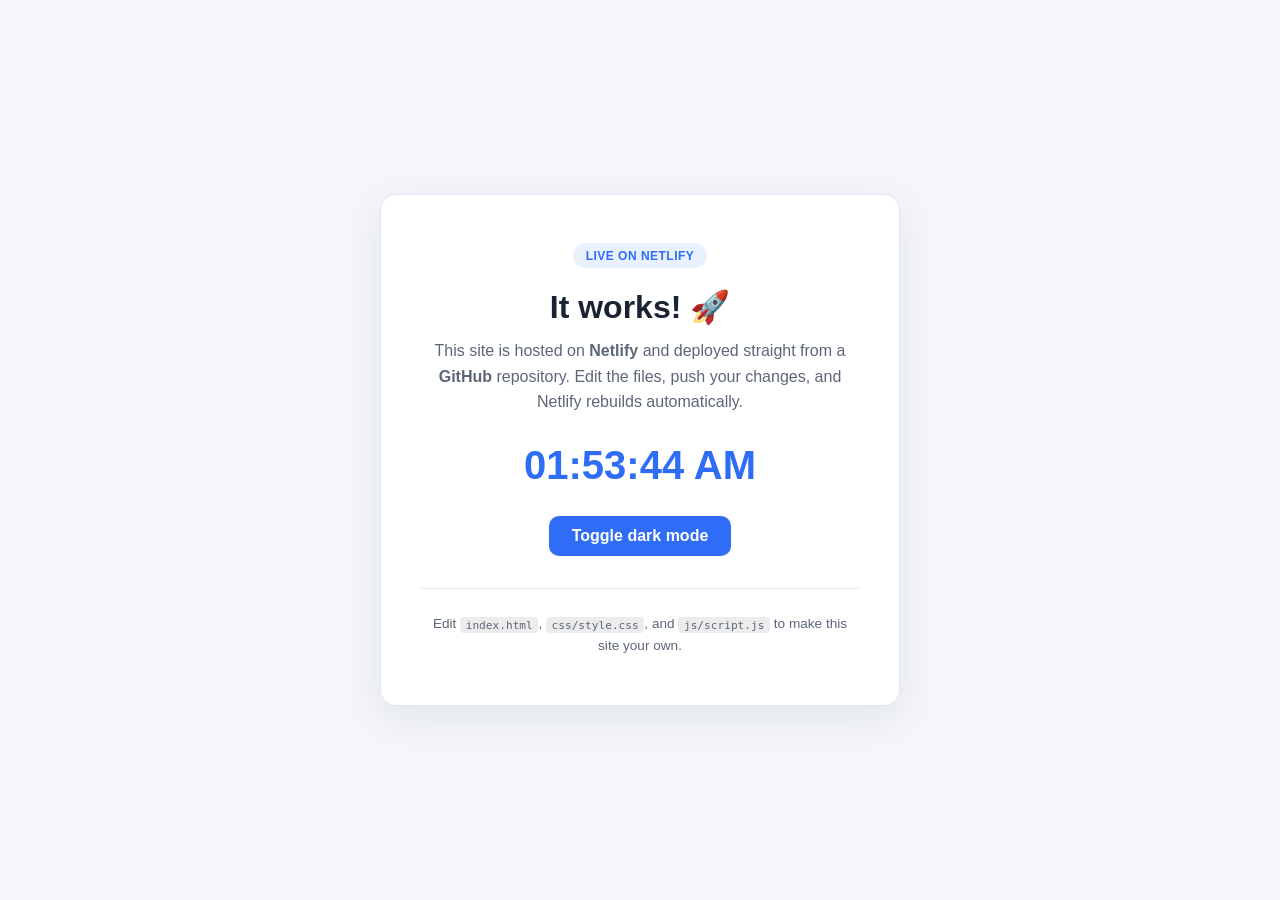
==== index.html @ 46d0dbca "Add files via upload" ====
<!DOCTYPE html>
<html lang="en">
<head>
  <meta charset="UTF-8" />
  <meta name="viewport" content="width=device-width, initial-scale=1.0" />
  <title>My Netlify Site</title>
  <meta name="description" content="A starter static site deployed from GitHub to Netlify." />
  <link rel="icon" href="data:image/svg+xml,<svg xmlns=%22http://www.w3.org/2000/svg%22 viewBox=%220 0 100 100%22><text y=%22.9em%22 font-size=%2290%22>🚀</text></svg>" />
  <link rel="stylesheet" href="css/style.css" />
</head>
<body>
  <main class="card">
    <div class="badge">Live on Netlify</div>
    <h1>It works! 🚀</h1>
    <p>
      This site is hosted on <strong>Netlify</strong> and deployed straight
      from a <strong>GitHub</strong> repository. Edit the files, push your
      changes, and Netlify rebuilds automatically.
    </p>

    <div class="clock" id="clock">--:--:--</div>

    <button id="themeBtn" type="button">Toggle dark mode</button>

    <footer>
      <p>Edit <code>index.html</code>, <code>css/style.css</code>, and
      <code>js/script.js</code> to make this site your own.</p>
    </footer>
  </main>

  <script src="js/script.js"></script>
</body>
</html>
---- css/style.css ----
:root {
  --bg: #f4f6fb;
  --card-bg: #ffffff;
  --text: #1a2333;
  --muted: #5b6678;
  --accent: #2f6df6;
  --border: #e3e8f0;
}

body.dark {
  --bg: #11151c;
  --card-bg: #1b212c;
  --text: #f0f3f8;
  --muted: #9aa6b8;
  --accent: #5b8cff;
  --border: #2c3543;
}

* {
  box-sizing: border-box;
  margin: 0;
  padding: 0;
}

body {
  font-family: -apple-system, BlinkMacSystemFont, "Segoe UI", Roboto, sans-serif;
  background: var(--bg);
  color: var(--text);
  min-height: 100vh;
  display: flex;
  align-items: center;
  justify-content: center;
  padding: 1.5rem;
  transition: background 0.3s ease, color 0.3s ease;
}

.card {
  background: var(--card-bg);
  border: 1px solid var(--border);
  border-radius: 16px;
  padding: 3rem 2.5rem;
  max-width: 520px;
  width: 100%;
  text-align: center;
  box-shadow: 0 12px 40px rgba(20, 30, 60, 0.08);
}

.badge {
  display: inline-block;
  font-size: 0.75rem;
  font-weight: 600;
  letter-spacing: 0.04em;
  text-transform: uppercase;
  color: var(--accent);
  background: rgba(47, 109, 246, 0.1);
  padding: 0.35rem 0.8rem;
  border-radius: 999px;
  margin-bottom: 1.25rem;
}

h1 {
  font-size: 2rem;
  margin-bottom: 0.75rem;
}

p {
  color: var(--muted);
  line-height: 1.6;
}

.clock {
  font-size: 2.5rem;
  font-weight: 700;
  font-variant-numeric: tabular-nums;
  margin: 1.75rem 0;
  color: var(--accent);
}

button {
  font: inherit;
  font-weight: 600;
  color: #fff;
  background: var(--accent);
  border: none;
  border-radius: 10px;
  padding: 0.7rem 1.4rem;
  cursor: pointer;
  transition: transform 0.1s ease, opacity 0.2s ease;
}

button:hover {
  opacity: 0.9;
}

button:active {
  transform: scale(0.97);
}

footer {
  margin-top: 2rem;
  padding-top: 1.5rem;
  border-top: 1px solid var(--border);
}

footer p {
  font-size: 0.85rem;
}

code {
  font-family: "SF Mono", Menlo, Consolas, monospace;
  font-size: 0.82em;
  background: rgba(127, 127, 127, 0.15);
  padding: 0.1rem 0.35rem;
  border-radius: 4px;
}
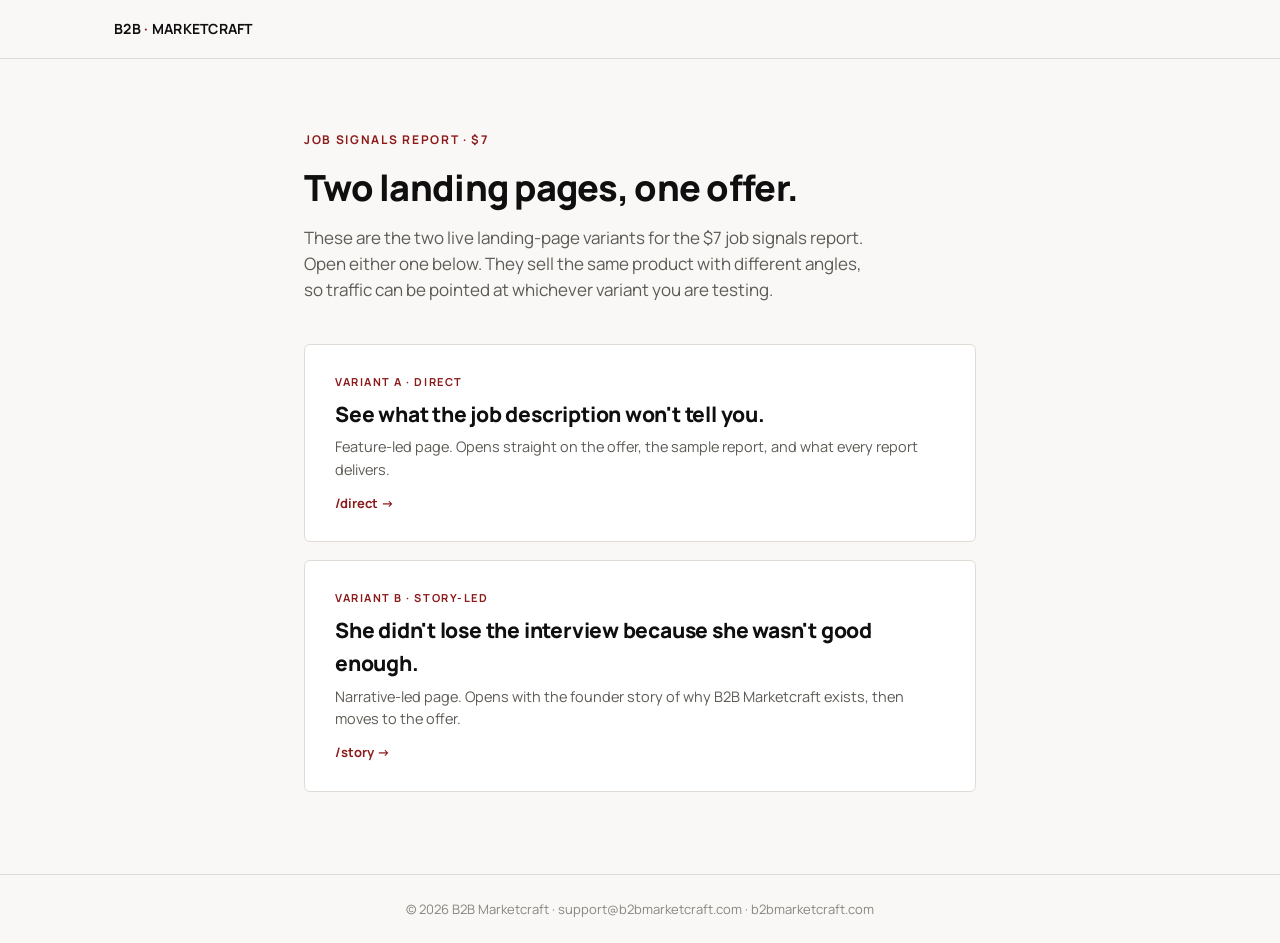
==== commit 0ec28e2c: "Add files via upload" ====
--- a/index.html
+++ b/index.html
@@ -1,33 +1,151 @@
 <!DOCTYPE html>
 <html lang="en">
 <head>
-  <meta charset="UTF-8" />
-  <meta name="viewport" content="width=device-width, initial-scale=1.0" />
-  <title>My Netlify Site</title>
-  <meta name="description" content="A starter static site deployed from GitHub to Netlify." />
-  <link rel="icon" href="data:image/svg+xml,<svg xmlns=%22http://www.w3.org/2000/svg%22 viewBox=%220 0 100 100%22><text y=%22.9em%22 font-size=%2290%22>🚀</text></svg>" />
-  <link rel="stylesheet" href="css/style.css" />
+<meta charset="UTF-8">
+<meta name="viewport" content="width=device-width, initial-scale=1.0">
+<title>Job Signals Report — landing pages | B2B Marketcraft</title>
+<meta name="robots" content="noindex">
+<link rel="icon" href="https://b2bmarketcraft.com/favicon.ico">
+<link rel="preconnect" href="https://fonts.googleapis.com">
+<link rel="preconnect" href="https://fonts.gstatic.com" crossorigin>
+<link href="https://fonts.googleapis.com/css2?family=Manrope:wght@300;400;500;600;700;800&display=swap" rel="stylesheet">
+<style>
+  :root {
+    --bg: #f9f8f6;
+    --card: #ffffff;
+    --accent: #8C1A1A;
+    --accent-dark: #6e1414;
+    --border: #e0dbd6;
+    --text: #0f0f0f;
+    --muted: #5e5a55;
+    --faint: #8a857f;
+  }
+  * { box-sizing: border-box; margin: 0; padding: 0; }
+  body {
+    font-family: 'Manrope', -apple-system, BlinkMacSystemFont, sans-serif;
+    background: var(--bg);
+    color: var(--text);
+    line-height: 1.55;
+    -webkit-font-smoothing: antialiased;
+    min-height: 100vh;
+  }
+  .topbar { border-bottom: 1px solid var(--border); }
+  .topbar-inner {
+    display: flex;
+    align-items: center;
+    padding: 18px 24px;
+    max-width: 1100px;
+    margin: 0 auto;
+    font-size: 14px;
+  }
+  .brand { font-weight: 700; letter-spacing: 0.02em; }
+  .brand .dot { color: var(--accent); }
+
+  .wrap { max-width: 720px; margin: 0 auto; padding: 72px 24px 64px; }
+  .eyebrow {
+    font-size: 12px;
+    letter-spacing: 0.14em;
+    text-transform: uppercase;
+    color: var(--accent);
+    font-weight: 700;
+    margin-bottom: 18px;
+  }
+  h1 {
+    font-size: 36px;
+    line-height: 1.15;
+    font-weight: 800;
+    letter-spacing: -0.02em;
+    margin-bottom: 16px;
+  }
+  .intro {
+    font-size: 17px;
+    color: var(--muted);
+    margin-bottom: 40px;
+    max-width: 560px;
+  }
+
+  .card {
+    display: block;
+    background: var(--card);
+    border: 1px solid var(--border);
+    border-radius: 6px;
+    padding: 28px 30px;
+    margin-bottom: 18px;
+    text-decoration: none;
+    color: inherit;
+    transition: border-color 0.15s, transform 0.1s;
+  }
+  .card:hover { border-color: var(--accent); transform: translateY(-2px); }
+  .card-tag {
+    font-size: 11px;
+    letter-spacing: 0.14em;
+    text-transform: uppercase;
+    color: var(--accent);
+    font-weight: 700;
+    margin-bottom: 8px;
+  }
+  .card-title {
+    font-size: 21px;
+    font-weight: 800;
+    letter-spacing: -0.01em;
+    margin-bottom: 6px;
+  }
+  .card-desc { font-size: 14.5px; color: var(--muted); margin-bottom: 12px; }
+  .card-url {
+    font-size: 13px;
+    color: var(--accent);
+    font-weight: 700;
+  }
+  .card-url::after { content: " →"; }
+
+  footer {
+    border-top: 1px solid var(--border);
+    padding: 24px;
+    font-size: 13px;
+    color: var(--faint);
+    text-align: center;
+  }
+  footer a { color: var(--faint); text-decoration: none; }
+  footer a:hover { color: var(--text); }
+
+  @media (max-width: 600px) {
+    h1 { font-size: 28px; }
+    .wrap { padding: 48px 22px 48px; }
+    .card { padding: 24px 22px; }
+  }
+</style>
 </head>
 <body>
-  <main class="card">
-    <div class="badge">Live on Netlify</div>
-    <h1>It works! 🚀</h1>
-    <p>
-      This site is hosted on <strong>Netlify</strong> and deployed straight
-      from a <strong>GitHub</strong> repository. Edit the files, push your
-      changes, and Netlify rebuilds automatically.
-    </p>
 
-    <div class="clock" id="clock">--:--:--</div>
+<div class="topbar">
+  <div class="topbar-inner">
+    <div class="brand">B2B <span class="dot">·</span> MARKETCRAFT</div>
+  </div>
+</div>
 
-    <button id="themeBtn" type="button">Toggle dark mode</button>
+<div class="wrap">
+  <div class="eyebrow">Job Signals Report · $7</div>
+  <h1>Two landing pages, one offer.</h1>
+  <p class="intro">These are the two live landing-page variants for the $7 job signals report. Open either one below. They sell the same product with different angles, so traffic can be pointed at whichever variant you are testing.</p>
 
-    <footer>
-      <p>Edit <code>index.html</code>, <code>css/style.css</code>, and
-      <code>js/script.js</code> to make this site your own.</p>
-    </footer>
-  </main>
+  <a class="card" href="/direct">
+    <div class="card-tag">Variant A · Direct</div>
+    <div class="card-title">See what the job description won't tell you.</div>
+    <div class="card-desc">Feature-led page. Opens straight on the offer, the sample report, and what every report delivers.</div>
+    <div class="card-url">/direct</div>
+  </a>
 
-  <script src="js/script.js"></script>
+  <a class="card" href="/story">
+    <div class="card-tag">Variant B · Story-led</div>
+    <div class="card-title">She didn't lose the interview because she wasn't good enough.</div>
+    <div class="card-desc">Narrative-led page. Opens with the founder story of why B2B Marketcraft exists, then moves to the offer.</div>
+    <div class="card-url">/story</div>
+  </a>
+</div>
+
+<footer>
+  © 2026 B2B Marketcraft · <a href="mailto:support@b2bmarketcraft.com">support@b2bmarketcraft.com</a> · <a href="https://b2bmarketcraft.com">b2bmarketcraft.com</a>
+</footer>
+
 </body>
 </html>
